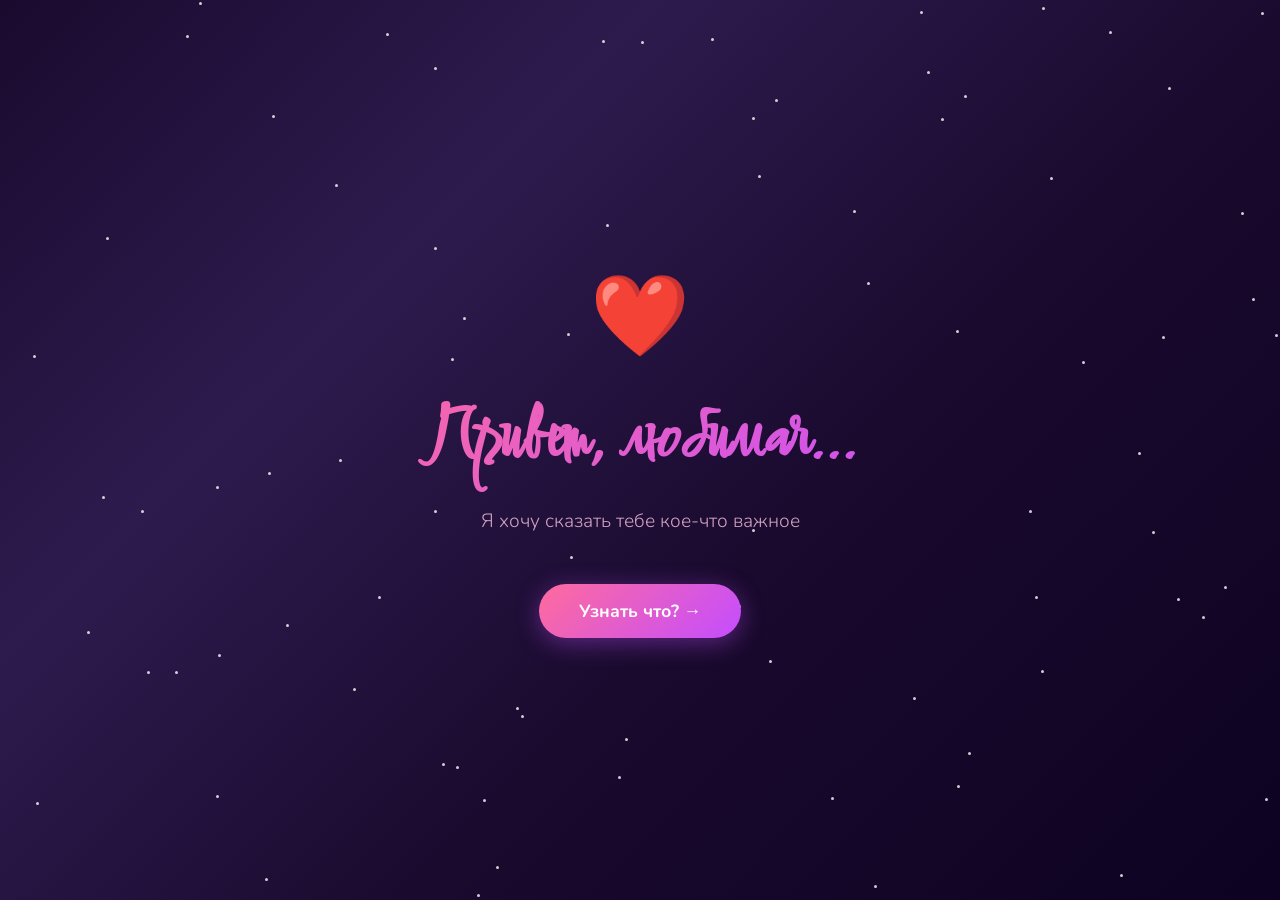
==== index.html @ 6b427ba4 "Love" ====
<!DOCTYPE html>
<html lang="ru">
<head>
    <meta charset="UTF-8">
    <meta name="viewport" content="width=device-width, initial-scale=1.0">
    <title>Для тебя ❤️</title>
    <link rel="stylesheet" href="style.css">
    <link href="https://fonts.googleapis.com/css2?family=Comforter&family=Nunito:wght@300;400;700&display=swap" rel="stylesheet">
</head>
<body>
    <div class="hearts-container" id="heartsContainer"></div>
    <div class="stars" id="stars"></div>

    <!-- Секция 1: Приветствие -->
    <section class="section intro-section active" id="section1">
        <div class="content">
            <div class="heart-beat">❤️</div>
            <h1 class="fade-in">Привет, любимая...</h1>
            <p class="subtitle fade-in-delay">Я хочу сказать тебе кое-что важное</p>
            <button class="next-btn" onclick="goToSection(2)">Узнать что? →</button>
        </div>
    </section>

    <!-- Секция 2: Счётчик времени -->
    <section class="section" id="section2">
        <div class="content">
            <h2 class="fade-in">Мы вместе уже...</h2>
            <div class="counter-container fade-in-delay">
                <div class="counter-item">
                    <span class="counter-number" id="days">0</span>
                    <span class="counter-label">дней</span>
                </div>
                <div class="counter-item">
                    <span class="counter-number" id="hours">0</span>
                    <span class="counter-label">часов</span>
                </div>
                <div class="counter-item">
                    <span class="counter-number" id="minutes">0</span>
                    <span class="counter-label">минут</span>
                </div>
                <div class="counter-item">
                    <span class="counter-number" id="seconds">0</span>
                    <span class="counter-label">секунд</span>
                </div>
            </div>
            <p class="subtitle fade-in-delay-more">Каждая секунда рядом с тобой — это подарок</p>
            <button class="next-btn" onclick="goToSection(3)">Продолжить →</button>
        </div>
    </section>

    <!-- Секция 3: Причины -->
    <section class="section" id="section3">
        <div class="content">
            <h2 class="fade-in">За что я тебя люблю...</h2>
            <div class="reasons-grid">
                <div class="reason-card" style="--i:1">
                    <div class="card-icon">😊</div>
                    <p>Твоя улыбка, которая освещает мой день</p>
                </div>
                <div class="reason-card" style="--i:2">
                    <div class="card-icon">🤗</div>
                    <p>Твои объятия — моё самое безопасное место</p>
                </div>
                <div class="reason-card" style="--i:3">
                    <div class="card-icon">💪</div>
                    <p>Ты всегда поддерживаешь меня</p>
                </div>
                <div class="reason-card" style="--i:4">
                    <div class="card-icon">😂</div>
                    <p>С тобой я могу быть самим собой</p>
                </div>
                <div class="reason-card" style="--i:5">
                    <div class="card-icon">✨</div>
                    <p>Ты делаешь этот мир ярче</p>
                </div>
                <div class="reason-card" style="--i:6">
                    <div class="card-icon">💝</div>
                    <p>Ты — лучшее что случилось со мной</p>
                </div>
            </div>
            <button class="next-btn" onclick="goToSection(4)">Дальше →</button>
        </div>
    </section>

    <!-- Секция 4: Признание -->
    <section class="section" id="section4">
        <div class="content">
            <div class="big-heart">💕</div>
            <h1 class="love-letter-title">Я люблю тебя!</h1>
            <div class="love-letter">
                <p>С тобой мы прошли уже так много, и каждый день</p>
                <p>я убеждаюсь, что ты — самый важный человек в моей жизни.</p>
                <br>
                <p>Более полутора лет вместе, и я хочу,</p>
                <p>чтобы знала: я буду рядом всегда.</p>
                <br>
                <p>Спасибо, что ты есть. Спасибо, что ты — моя.</p>
                <br>
                <p class="signature">Навсегда твой, Максим ❤️</p>
            </div>
            <div class="final-hearts">
                <span>💖</span><span>💗</span><span>💖</span><span>💗</span><span>💖</span>
            </div>
            <button class="next-btn" onclick="goToSection(5)">Ещё кое-что... →</button>
        </div>
    </section>

    <!-- Секция 5: Интерактив -->
    <section class="section" id="section5">
        <div class="content">
            <h2 class="fade-in">Нажми сюда!</h2>
            <p class="subtitle fade-in-delay">Каждое сердечко — это моё «люблю тебя»</p>
            <div class="click-area" id="clickArea">
                <div class="tap-text">Нажми на экран 💕</div>
            </div>
            <p class="heart-count">Сердечек создано: <span id="heartCount">0</span></p>
            <div class="final-message">
                <p>И это только начало нашей истории... 🌹</p>
            </div>
        </div>
    </section>

    <script src="script.js"></script>
</body>
</html>
---- style.css ----
* {
    margin: 0;
    padding: 0;
    box-sizing: border-box;
}

body {
    font-family: 'Nunito', sans-serif;
    background: linear-gradient(135deg, #1a0a2e 0%, #2d1b4e 30%, #1a0a2e 60%, #0d0221 100%);
    min-height: 100vh;
    overflow: hidden;
    color: #fff;
}

/* Анимированные звёзды на фоне */
.stars {
    position: fixed;
    top: 0;
    left: 0;
    width: 100%;
    height: 100%;
    pointer-events: none;
    z-index: 0;
}

.star {
    position: absolute;
    width: 3px;
    height: 3px;
    background: rgba(255, 255, 255, 0.8);
    border-radius: 50%;
    animation: twinkle 2s infinite alternate;
}

@keyframes twinkle {
    0% { opacity: 0.2; transform: scale(0.8); }
    100% { opacity: 1; transform: scale(1.2); }
}

/* Падающие сердечки */
.hearts-container {
    position: fixed;
    top: 0;
    left: 0;
    width: 100%;
    height: 100%;
    pointer-events: none;
    z-index: 1;
    overflow: hidden;
}

.falling-heart {
    position: absolute;
    top: -50px;
    font-size: 20px;
    animation: fall linear forwards;
    opacity: 0.7;
}

@keyframes fall {
    0% {
        transform: translateY(-50px) rotate(0deg) scale(1);
        opacity: 0.7;
    }
    50% {
        opacity: 0.9;
    }
    100% {
        transform: translateY(100vh) rotate(720deg) scale(0.3);
        opacity: 0;
    }
}

/* Секции */
.section {
    position: fixed;
    top: 0;
    left: 0;
    width: 100%;
    height: 100%;
    display: flex;
    align-items: center;
    justify-content: center;
    opacity: 0;
    transform: translateX(100%);
    transition: all 0.8s cubic-bezier(0.4, 0, 0.2, 1);
    z-index: 10;
    padding: 20px;
}

.section.active {
    opacity: 1;
    transform: translateX(0);
}

.section.exit {
    opacity: 0;
    transform: translateX(-100%);
}

.content {
    text-align: center;
    max-width: 700px;
    width: 100%;
    z-index: 20;
    position: relative;
}

/* Бьющееся сердце */
.heart-beat {
    font-size: 80px;
    animation: heartbeat 1.2s ease-in-out infinite;
    margin-bottom: 20px;
}

@keyframes heartbeat {
    0%, 100% { transform: scale(1); }
    15% { transform: scale(1.3); }
    30% { transform: scale(1); }
    45% { transform: scale(1.2); }
    60% { transform: scale(1); }
}

/* Заголовки */
h1 {
    font-family: 'Comforter', cursive;
    font-size: clamp(2.5rem, 8vw, 4.5rem);
    background: linear-gradient(135deg, #ff6b9d, #c44dff, #ff6b9d);
    background-size: 200% 200%;
    -webkit-background-clip: text;
    -webkit-text-fill-color: transparent;
    animation: gradient-shift 3s ease-in-out infinite;
    margin-bottom: 15px;
}

h2 {
    font-family: 'Comforter', cursive;
    font-size: clamp(2rem, 6vw, 3.5rem);
    color: #ff9ecf;
    margin-bottom: 30px;
    text-shadow: 0 0 20px rgba(255, 107, 157, 0.3);
}

@keyframes gradient-shift {
    0%, 100% { background-position: 0% 50%; }
    50% { background-position: 100% 50%; }
}

.subtitle {
    font-size: 1.2rem;
    color: rgba(255, 200, 230, 0.8);
    margin-bottom: 30px;
    font-weight: 300;
}

/* Анимация появления */
.fade-in {
    opacity: 0;
    transform: translateY(30px);
    animation: fadeInUp 1s ease forwards;
}

.fade-in-delay {
    opacity: 0;
    transform: translateY(30px);
    animation: fadeInUp 1s ease 0.3s forwards;
}

.fade-in-delay-more {
    opacity: 0;
    transform: translateY(30px);
    animation: fadeInUp 1s ease 0.6s forwards;
}

@keyframes fadeInUp {
    to {
        opacity: 1;
        transform: translateY(0);
    }
}

/* Кнопка */
.next-btn {
    background: linear-gradient(135deg, #ff6b9d, #c44dff);
    border: none;
    color: white;
    padding: 15px 40px;
    font-size: 1.1rem;
    border-radius: 50px;
    cursor: pointer;
    font-family: 'Nunito', sans-serif;
    font-weight: 700;
    transition: all 0.3s ease;
    box-shadow: 0 5px 25px rgba(196, 77, 255, 0.4);
    margin-top: 20px;
}

.next-btn:hover {
    transform: translateY(-3px) scale(1.05);
    box-shadow: 0 10px 40px rgba(196, 77, 255, 0.6);
}

.next-btn:active {
    transform: scale(0.95);
}

/* Счётчик */
.counter-container {
    display: flex;
    justify-content: center;
    gap: 20px;
    flex-wrap: wrap;
    margin: 30px 0;
}

.counter-item {
    background: rgba(255, 255, 255, 0.05);
    border: 1px solid rgba(255, 107, 157, 0.3);
    border-radius: 15px;
    padding: 20px 25px;
    min-width: 100px;
    backdrop-filter: blur(10px);
}

.counter-number {
    display: block;
    font-size: 2.5rem;
    font-weight: 700;
    background: linear-gradient(135deg, #ff6b9d, #c44dff);
    -webkit-background-clip: text;
    -webkit-text-fill-color: transparent;
}

.counter-label {
    font-size: 0.9rem;
    color: rgba(255, 200, 230, 0.6);
    text-transform: uppercase;
    letter-spacing: 2px;
}

/* Карточки причин */
.reasons-grid {
    display: grid;
    grid-template-columns: repeat(auto-fit, minmax(200px, 1fr));
    gap: 15px;
    margin: 30px 0;
}

.reason-card {
    background: rgba(255, 255, 255, 0.05);
    border: 1px solid rgba(255, 107, 157, 0.2);
    border-radius: 15px;
    padding: 20px 15px;
    opacity: 0;
    transform: translateY(30px) scale(0.9);
    animation: cardAppear 0.6s ease forwards;
    animation-delay: calc(var(--i) * 0.15s);
    transition: all 0.3s ease;
    backdrop-filter: blur(10px);
}

.reason-card:hover {
    transform: translateY(-5px) scale(1.05);
    border-color: rgba(255, 107, 157, 0.6);
    box-shadow: 0 10px 30px rgba(255, 107, 157, 0.2);
}

.card-icon {
    font-size: 2rem;
    margin-bottom: 10px;
}

.reason-card p {
    font-size: 0.95rem;
    color: rgba(255, 220, 240, 0.9);
    line-height: 1.4;
}

@keyframes cardAppear {
    to {
        opacity: 1;
        transform: translateY(0) scale(1);
    }
}

/* Письмо */
.big-heart {
    font-size: 60px;
    animation: heartbeat 1.2s ease-in-out infinite;
    margin-bottom: 15px;
}

.love-letter-title {
    font-family: 'Comforter', cursive;
    font-size: clamp(3rem, 10vw, 5rem);
    background: linear-gradient(135deg, #ff6b9d, #ff2d78, #c44dff);
    -webkit-background-clip: text;
    -webkit-text-fill-color: transparent;
    animation: pulse-glow 2s ease-in-out infinite;
}

@keyframes pulse-glow {
    0%, 100% { filter: drop-shadow(0 0 10px rgba(255, 107, 157, 0.5)); }
    50% { filter: drop-shadow(0 0 30px rgba(255, 107, 157, 0.8)); }
}

.love-letter {
    background: rgba(255, 255, 255, 0.03);
    border: 1px solid rgba(255, 107, 157, 0.2);
    border-radius: 20px;
    padding: 30px;
    margin: 25px 0;
    line-height: 2;
    font-size: 1.1rem;
    color: rgba(255, 220, 240, 0.9);
    backdrop-filter: blur(10px);
}

.signature {
    font-family: 'Comforter', cursive;
    font-size: 1.8rem;
    color: #ff9ecf;
}

.final-hearts span {
    font-size: 1.5rem;
    animation: bounce 1.5s ease infinite;
    display: inline-block;
}

.final-hearts span:nth-child(2) { animation-delay: 0.2s; }
.final-hearts span:nth-child(3) { animation-delay: 0.4s; }
.final-hearts span:nth-child(4) { animation-delay: 0.6s; }
.final-hearts span:nth-child(5) { animation-delay: 0.8s; }

@keyframes bounce {
    0%, 100% { transform: translateY(0); }
    50% { transform: translateY(-10px); }
}

/* Интерактивная зона */
.click-area {
    width: 100%;
    height: 200px;
    border: 2px dashed rgba(255, 107, 157, 0.4);
    border-radius: 20px;
    display: flex;
    align-items: center;
    justify-content: center;
    margin: 20px 0;
    cursor: pointer;
    transition: all 0.3s ease;
    position: relative;
    overflow: hidden;
}

.click-area:hover {
    border-color: rgba(255, 107, 157, 0.8);
    background: rgba(255, 107, 157, 0.05);
}

.tap-text {
    font-size: 1.3rem;
    color: rgba(255, 107, 157, 0.7);
    animation: pulse-text 2s ease-in-out infinite;
}

@keyframes pulse-text {
    0%, 100% { opacity: 0.7; }
    50% { opacity: 1; }
}

.heart-count {
    font-size: 1.1rem;
    color: rgba(255, 200, 230, 0.7);
    margin: 10px 0;
}

.heart-count span {
    color: #ff6b9d;
    font-weight: 700;
}

.final-message {
    opacity: 0;
    transform: translateY(20px);
    transition: all 0.8s ease;
    font-size: 1.3rem;
    color: #ff9ecf;
    margin-top: 20px;
}

.final-message.visible {
    opacity: 1;
    transform: translateY(0);
}

/* Кликабельные сердечки */
.click-heart {
    position: absolute;
    font-size: 30px;
    pointer-events: none;
    animation: popHeart 1s ease forwards;
}

@keyframes popHeart {
    0% {
        transform: scale(0) rotate(0deg);
        opacity: 1;
    }
    50% {
        transform: scale(1.5) rotate(180deg);
        opacity: 0.8;
    }
    100% {
        transform: scale(0.5) rotate(360deg) translateY(-100px);
        opacity: 0;
    }
}

/* Адаптивность */
@media (max-width: 600px) {
    .counter-container {
        gap: 10px;
    }
    .counter-item {
        min-width: 70px;
        padding: 15px;
    }
    .counter-number {
        font-size: 1.8rem;
    }
    .reasons-grid {
        grid-template-columns: 1fr;
    }
    .love-letter {
        padding: 20px;
        font-size: 1rem;
    }
}
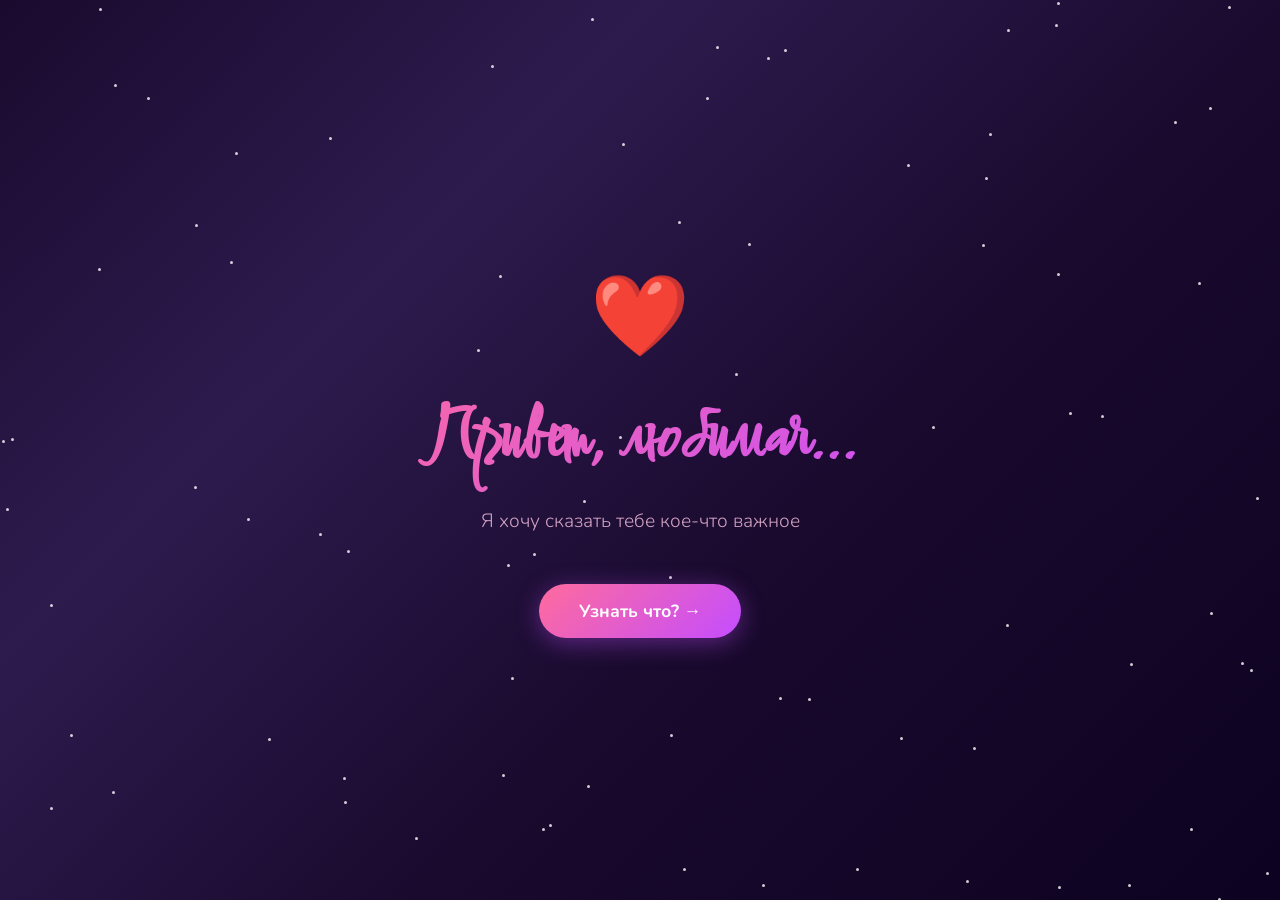
==== commit 331949fb: "Котята вместо смайликов, прокрутка на телефоне" ====
--- a/index.html
+++ b/index.html
@@ -49,32 +49,32 @@
     </section>
 
     <!-- Секция 3: Причины -->
-    <section class="section" id="section3">
+    <section class="section section-scroll" id="section3">
         <div class="content">
             <h2 class="fade-in">За что я тебя люблю...</h2>
             <div class="reasons-grid">
                 <div class="reason-card" style="--i:1">
-                    <div class="card-icon">😊</div>
+                    <div class="card-icon"><img class="kitten-img" data-id="1" alt="котёнок" onerror="this.parentElement.innerHTML='🐱'"></div>
                     <p>Твоя улыбка, которая освещает мой день</p>
                 </div>
                 <div class="reason-card" style="--i:2">
-                    <div class="card-icon">🤗</div>
+                    <div class="card-icon"><img class="kitten-img" data-id="2" alt="котёнок" onerror="this.parentElement.innerHTML='🐱'"></div>
                     <p>Твои объятия — моё самое безопасное место</p>
                 </div>
                 <div class="reason-card" style="--i:3">
-                    <div class="card-icon">💪</div>
+                    <div class="card-icon"><img class="kitten-img" data-id="3" alt="котёнок" onerror="this.parentElement.innerHTML='🐱'"></div>
                     <p>Ты всегда поддерживаешь меня</p>
                 </div>
                 <div class="reason-card" style="--i:4">
-                    <div class="card-icon">😂</div>
+                    <div class="card-icon"><img class="kitten-img" data-id="4" alt="котёнок" onerror="this.parentElement.innerHTML='🐱'"></div>
                     <p>С тобой я могу быть самим собой</p>
                 </div>
                 <div class="reason-card" style="--i:5">
-                    <div class="card-icon">✨</div>
+                    <div class="card-icon"><img class="kitten-img" data-id="5" alt="котёнок" onerror="this.parentElement.innerHTML='🐱'"></div>
                     <p>Ты делаешь этот мир ярче</p>
                 </div>
                 <div class="reason-card" style="--i:6">
-                    <div class="card-icon">💝</div>
+                    <div class="card-icon"><img class="kitten-img" data-id="6" alt="котёнок" onerror="this.parentElement.innerHTML='🐱'"></div>
                     <p>Ты — лучшее что случилось со мной</p>
                 </div>
             </div>
--- a/style.css
+++ b/style.css
@@ -438,3 +438,58 @@
         font-size: 1rem;
     }
 }
+
+/* Прокрутка для длинных секций */
+.section-scroll {
+    overflow-y: auto;
+    -webkit-overflow-scrolling: touch;
+}
+
+.section-scroll .content {
+    display: flex;
+    flex-direction: column;
+    justify-content: flex-start;
+    padding: 40px 0;
+}
+
+.section-scroll .reasons-grid {
+    margin: 20px 0;
+}
+
+.section-scroll .next-btn {
+    margin: 20px 0 40px;
+    flex-shrink: 0;
+}
+
+/* Котята вместо смайликов */
+.kitten-img {
+    width: 70px;
+    height: 70px;
+    object-fit: cover;
+    border-radius: 50%;
+    display: block;
+    margin: 0 auto 10px;
+    border: 2px solid rgba(255, 107, 157, 0.4);
+    box-shadow: 0 0 15px rgba(255, 107, 157, 0.2);
+}
+
+.card-icon img {
+    animation: kitten-float 3s ease-in-out infinite;
+}
+
+@keyframes kitten-float {
+    0%, 100% { transform: translateY(0); }
+    50% { transform: translateY(-5px); }
+}
+
+/* Анимация появления котят */
+.kitten-img {
+    opacity: 0;
+    animation: kittenAppear 0.5s ease forwards;
+    animation-delay: calc(var(--i) * 0.15s + 0.3s);
+}
+
+@keyframes kittenAppear {
+    from { opacity: 0; transform: scale(0.5); }
+    to { opacity: 1; transform: scale(1); }
+}
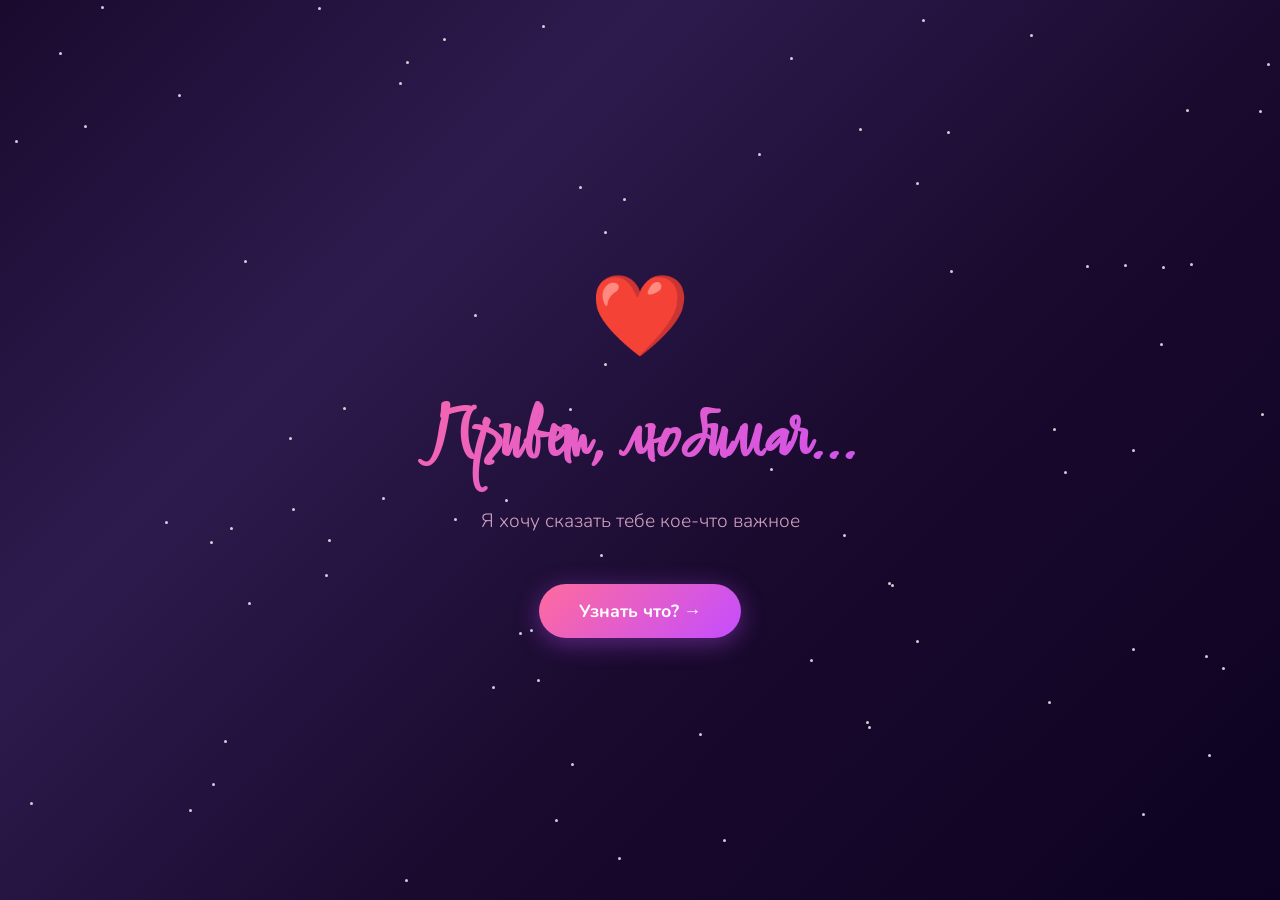
==== commit f002638c: "Love" ====
--- a/index.html
+++ b/index.html
@@ -54,30 +54,31 @@
             <h2 class="fade-in">За что я тебя люблю...</h2>
             <div class="reasons-grid">
                 <div class="reason-card" style="--i:1">
-                    <div class="card-icon"><img class="kitten-img" data-id="1" alt="котёнок" onerror="this.parentElement.innerHTML='🐱'"></div>
+                    <div class="card-icon">💖</div>
                     <p>Твоя улыбка, которая освещает мой день</p>
                 </div>
                 <div class="reason-card" style="--i:2">
-                    <div class="card-icon"><img class="kitten-img" data-id="2" alt="котёнок" onerror="this.parentElement.innerHTML='🐱'"></div>
+                    <div class="card-icon">🌹</div>
                     <p>Твои объятия — моё самое безопасное место</p>
                 </div>
                 <div class="reason-card" style="--i:3">
-                    <div class="card-icon"><img class="kitten-img" data-id="3" alt="котёнок" onerror="this.parentElement.innerHTML='🐱'"></div>
+                    <div class="card-icon">💕</div>
                     <p>Ты всегда поддерживаешь меня</p>
                 </div>
                 <div class="reason-card" style="--i:4">
-                    <div class="card-icon"><img class="kitten-img" data-id="4" alt="котёнок" onerror="this.parentElement.innerHTML='🐱'"></div>
+                    <div class="card-icon">🌷</div>
                     <p>С тобой я могу быть самим собой</p>
                 </div>
                 <div class="reason-card" style="--i:5">
-                    <div class="card-icon"><img class="kitten-img" data-id="5" alt="котёнок" onerror="this.parentElement.innerHTML='🐱'"></div>
+                    <div class="card-icon">💗</div>
                     <p>Ты делаешь этот мир ярче</p>
                 </div>
                 <div class="reason-card" style="--i:6">
-                    <div class="card-icon"><img class="kitten-img" data-id="6" alt="котёнок" onerror="this.parentElement.innerHTML='🐱'"></div>
+                    <div class="card-icon">🌸</div>
                     <p>Ты — лучшее что случилось со мной</p>
                 </div>
             </div>
+            <p class="scroll-hint">↓ прокрути вниз ↓</p>
             <button class="next-btn" onclick="goToSection(4)">Дальше →</button>
         </div>
     </section>
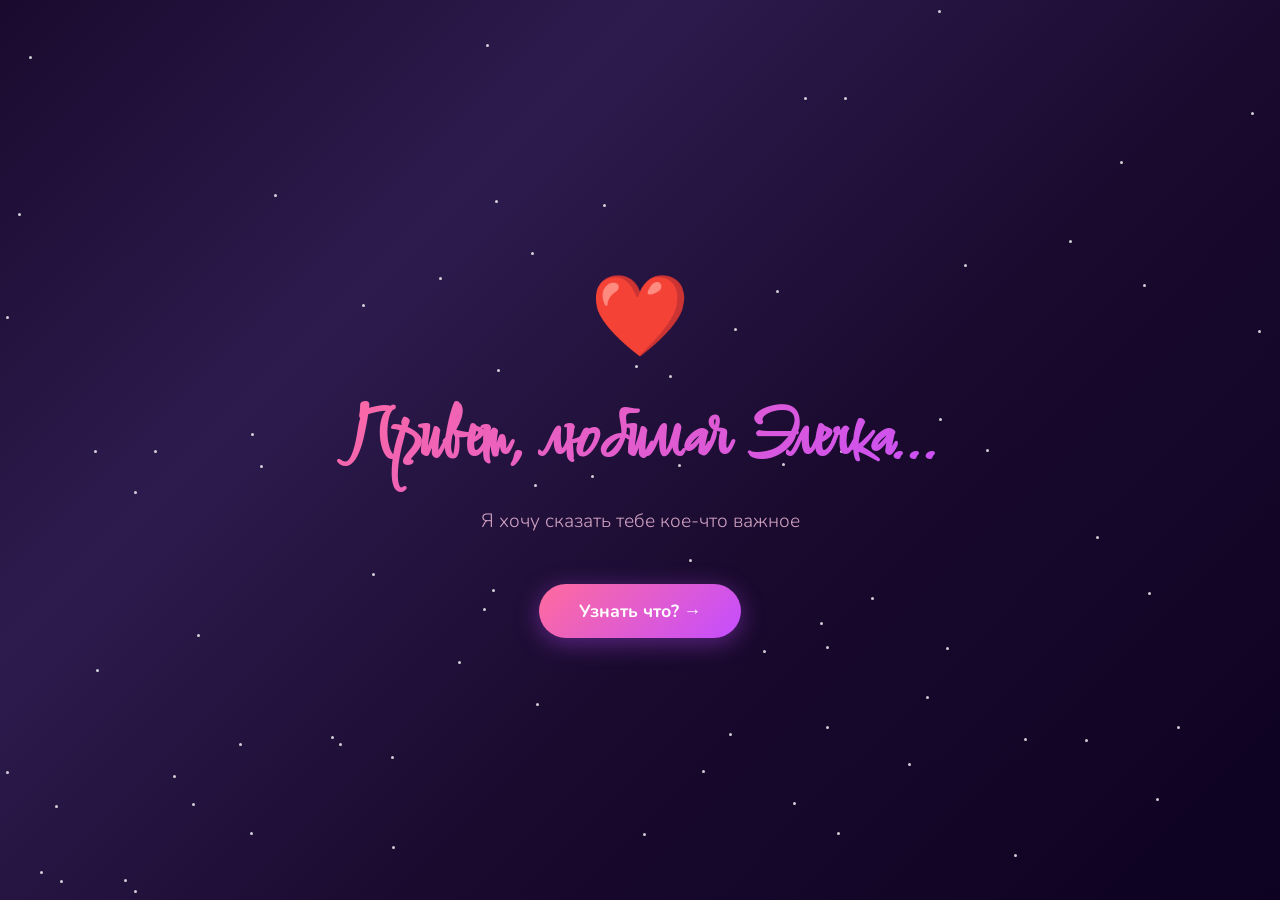
==== commit 71dea3ff: "Love" ====
--- a/index.html
+++ b/index.html
@@ -15,7 +15,7 @@
     <section class="section intro-section active" id="section1">
         <div class="content">
             <div class="heart-beat">❤️</div>
-            <h1 class="fade-in">Привет, любимая...</h1>
+            <h1 class="fade-in">Привет, любимая Элечка...</h1>
             <p class="subtitle fade-in-delay">Я хочу сказать тебе кое-что важное</p>
             <button class="next-btn" onclick="goToSection(2)">Узнать что? →</button>
         </div>
@@ -78,7 +78,6 @@
                     <p>Ты — лучшее что случилось со мной</p>
                 </div>
             </div>
-            <p class="scroll-hint">↓ прокрути вниз ↓</p>
             <button class="next-btn" onclick="goToSection(4)">Дальше →</button>
         </div>
     </section>
@@ -87,7 +86,7 @@
     <section class="section" id="section4">
         <div class="content">
             <div class="big-heart">💕</div>
-            <h1 class="love-letter-title">Я люблю тебя!</h1>
+            <h1 class="love-letter-title">Я люблю тебя, Элькин!</h1>
             <div class="love-letter">
                 <p>С тобой мы прошли уже так много, и каждый день</p>
                 <p>я убеждаюсь, что ты — самый важный человек в моей жизни.</p>
--- a/style.css
+++ b/style.css
@@ -83,7 +83,7 @@
     justify-content: center;
     opacity: 0;
     transform: translateX(100%);
-    transition: all 0.8s cubic-bezier(0.4, 0, 0.2, 1);
+    transition: opacity 0.8s cubic-bezier(0.4, 0, 0.2, 1), transform 0.8s cubic-bezier(0.4, 0, 0.2, 1);
     z-index: 10;
     padding: 20px;
 }
@@ -441,19 +441,30 @@
 
 /* Прокрутка для длинных секций */
 .section-scroll {
+    display: block;
     overflow-y: auto;
     -webkit-overflow-scrolling: touch;
+    overscroll-behavior: contain;
+    padding: 0;
+}
+
+.section-scroll.active {
+    transform: none !important;
 }
 
 .section-scroll .content {
+    min-height: 100%;
+    margin: 0 auto;
     display: flex;
     flex-direction: column;
-    justify-content: flex-start;
-    padding: 40px 0;
+    align-items: center;
+    justify-content: center;
+    padding: 40px 20px 60px;
 }
 
 .section-scroll .reasons-grid {
     margin: 20px 0;
+    width: 100%;
 }
 
 .section-scroll .next-btn {
@@ -461,35 +472,25 @@
     flex-shrink: 0;
 }
 
-/* Котята вместо смайликов */
-.kitten-img {
-    width: 70px;
-    height: 70px;
-    object-fit: cover;
-    border-radius: 50%;
-    display: block;
-    margin: 0 auto 10px;
-    border: 2px solid rgba(255, 107, 157, 0.4);
-    box-shadow: 0 0 15px rgba(255, 107, 157, 0.2);
-}
-
-.card-icon img {
-    animation: kitten-float 3s ease-in-out infinite;
-}
-
-@keyframes kitten-float {
+/* Подсказка о прокрутке */
+.scroll-hint {
+    color: rgba(255, 158, 207, 0.7);
+    font-size: 1rem;
+    margin-top: 10px;
+    animation: hint-bounce 1.5s ease-in-out infinite;
+}
+
+@keyframes hint-bounce {
+    0%, 100% { transform: translateY(0); opacity: 0.6; }
+    50% { transform: translateY(6px); opacity: 1; }
+}
+
+/* Эмодзи в карточках */
+.card-icon {
+    animation: emoji-float 3s ease-in-out infinite;
+}
+
+@keyframes emoji-float {
     0%, 100% { transform: translateY(0); }
     50% { transform: translateY(-5px); }
 }
-
-/* Анимация появления котят */
-.kitten-img {
-    opacity: 0;
-    animation: kittenAppear 0.5s ease forwards;
-    animation-delay: calc(var(--i) * 0.15s + 0.3s);
-}
-
-@keyframes kittenAppear {
-    from { opacity: 0; transform: scale(0.5); }
-    to { opacity: 1; transform: scale(1); }
-}
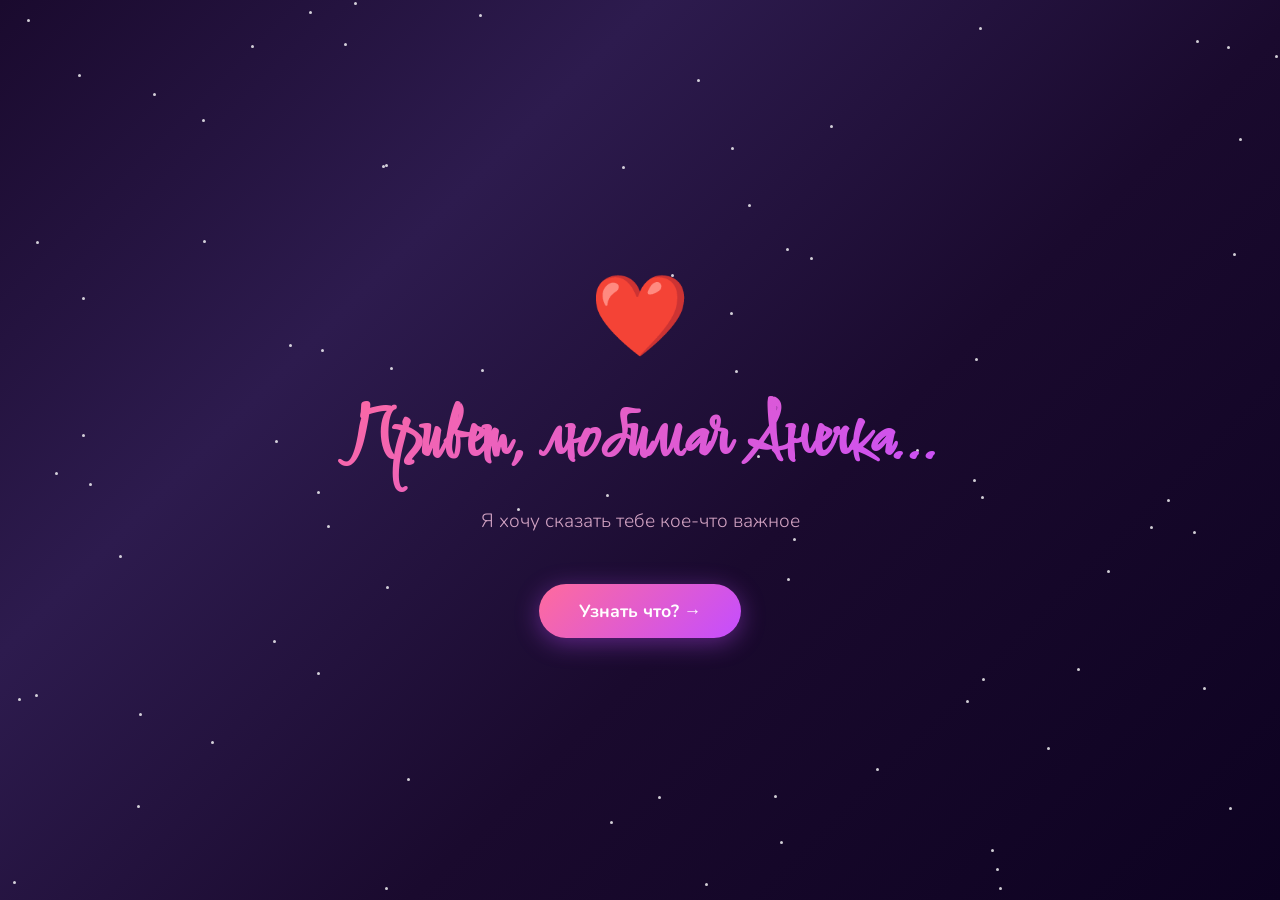
==== commit a10c8279: "love" ====
--- a/index.html
+++ b/index.html
@@ -15,7 +15,7 @@
     <section class="section intro-section active" id="section1">
         <div class="content">
             <div class="heart-beat">❤️</div>
-            <h1 class="fade-in">Привет, любимая Элечка...</h1>
+            <h1 class="fade-in">Привет, любимая Анечка...</h1>
             <p class="subtitle fade-in-delay">Я хочу сказать тебе кое-что важное</p>
             <button class="next-btn" onclick="goToSection(2)">Узнать что? →</button>
         </div>
@@ -86,17 +86,17 @@
     <section class="section" id="section4">
         <div class="content">
             <div class="big-heart">💕</div>
-            <h1 class="love-letter-title">Я люблю тебя, Элькин!</h1>
+            <h1 class="love-letter-title">Я люблю тебя, Аня!</h1>
             <div class="love-letter">
                 <p>С тобой мы прошли уже так много, и каждый день</p>
                 <p>я убеждаюсь, что ты — самый важный человек в моей жизни.</p>
                 <br>
-                <p>Более полутора лет вместе, и я хочу,</p>
+                <p>Более двух с половиной лет вместе, и я хочу,</p>
                 <p>чтобы знала: я буду рядом всегда.</p>
                 <br>
                 <p>Спасибо, что ты есть. Спасибо, что ты — моя.</p>
                 <br>
-                <p class="signature">Навсегда твой, Максим ❤️</p>
+                <p class="signature">Навсегда твой, Славик❤️</p>
             </div>
             <div class="final-hearts">
                 <span>💖</span><span>💗</span><span>💖</span><span>💗</span><span>💖</span>
